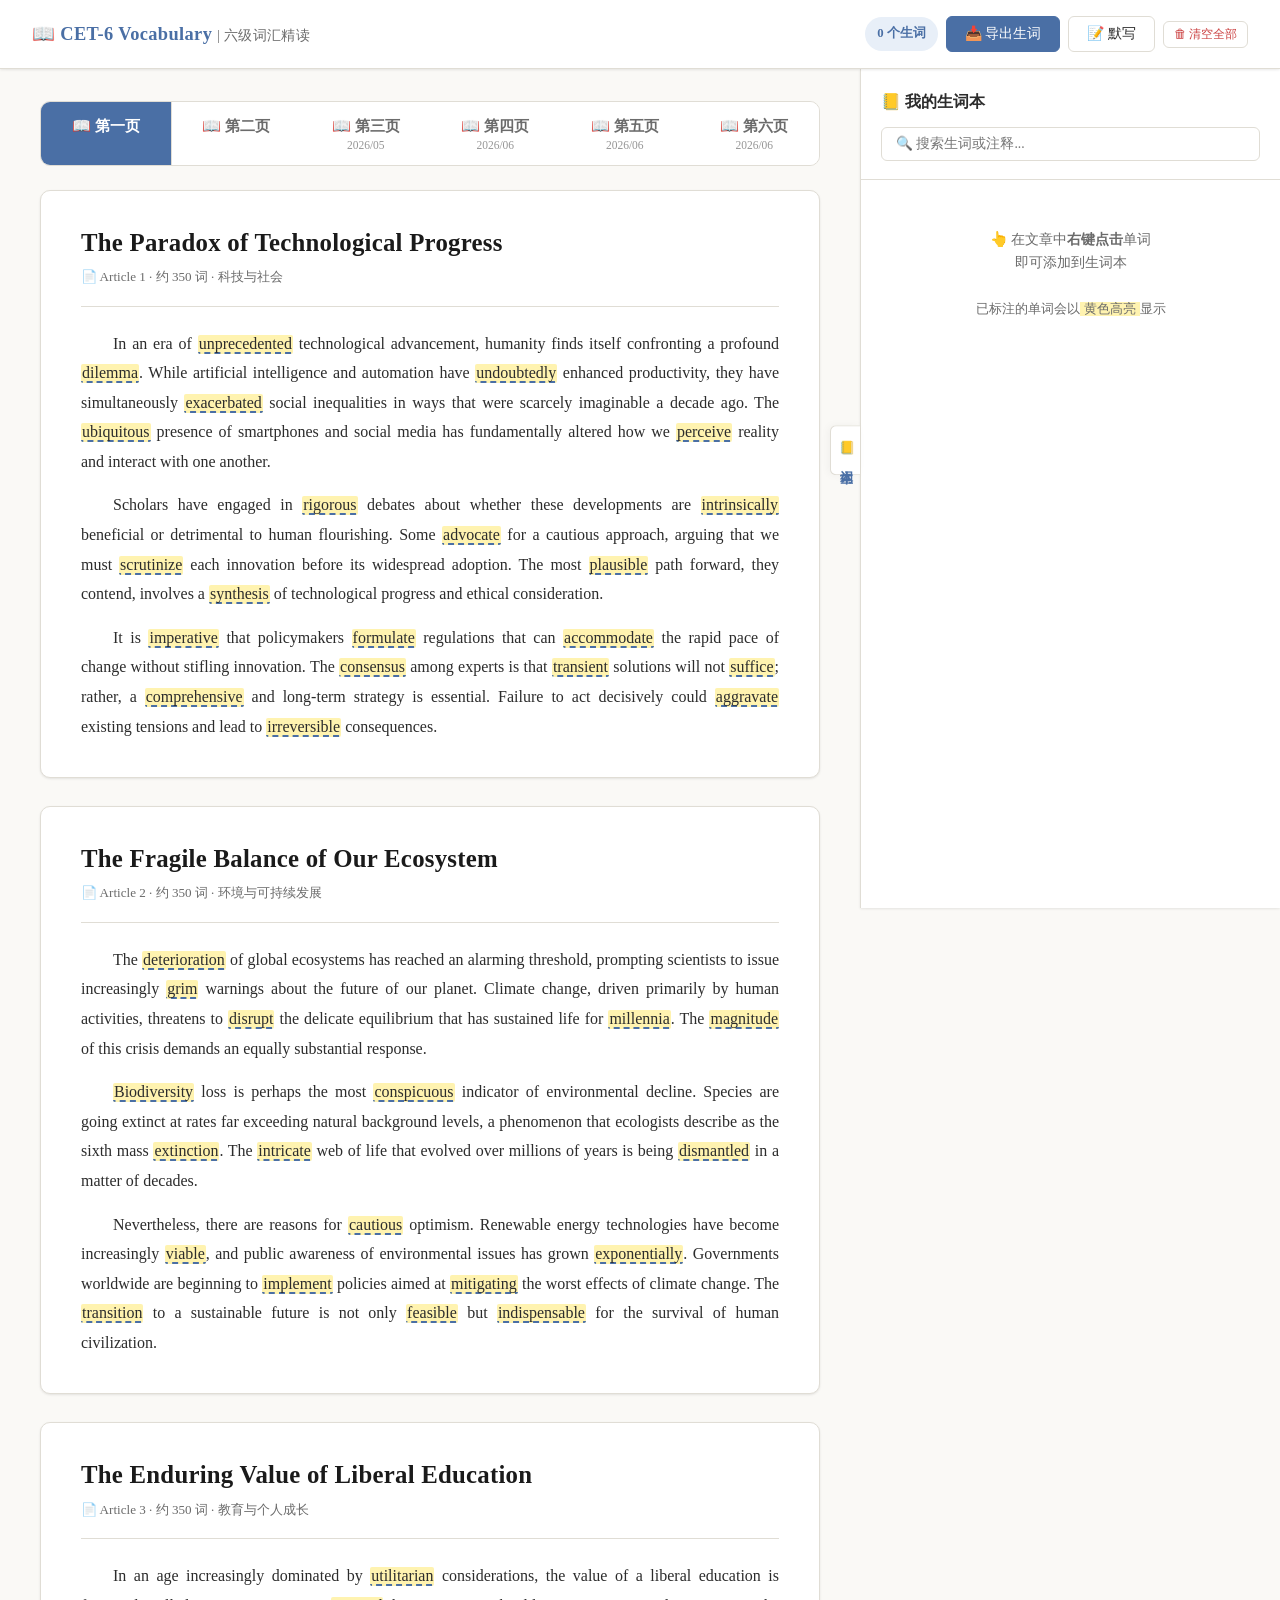
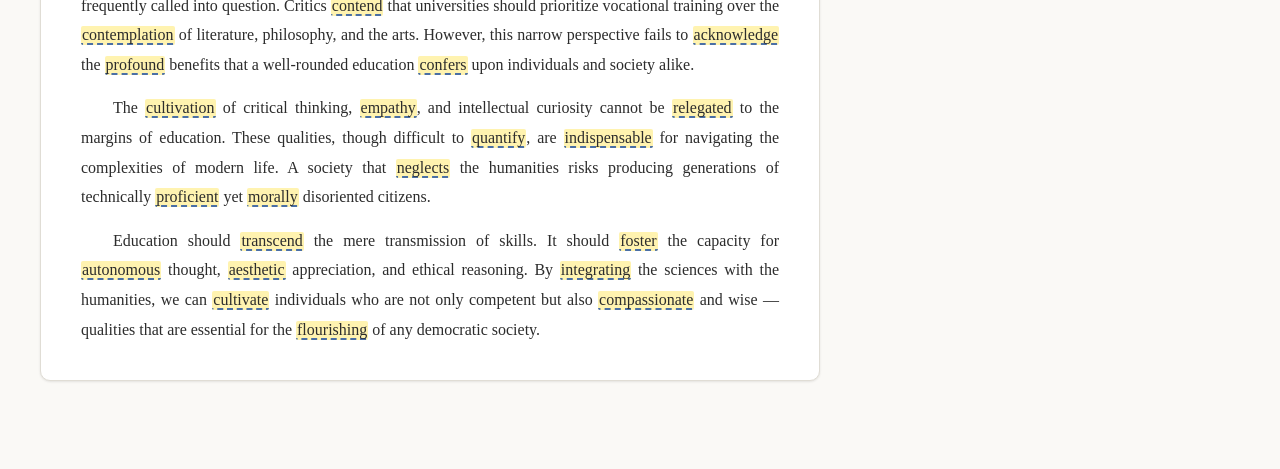
==== cet6-vocabulary.html @ 647959d6 "CET-6 词汇阅读 + 阅读理解练习 — 18篇文章，生词本，默写引擎" ====
<!DOCTYPE html>
<html lang="zh-CN">
<head>
<meta charset="UTF-8">
<meta name="viewport" content="width=device-width, initial-scale=1.0">
<title>CET-6 词汇阅读 — 六级词汇文章精读</title>
<link rel="stylesheet" href="common.css">
<style>
  :root {
    --bg: #faf9f6;
    --card-bg: #ffffff;
    --text: #2c2c2c;
    --text-secondary: #6b6b6b;
    --accent: #4a6fa5;
    --accent-light: #e8eff8;
    --highlight: #fff3b0;
    --highlight-hover: #ffe066;
    --border: #e0ddd5;
    --shadow: 0 1px 3px rgba(0,0,0,0.06), 0 1px 2px rgba(0,0,0,0.04);
    --shadow-lg: 0 4px 16px rgba(0,0,0,0.10);
    --radius: 10px;
    --radius-sm: 6px;
    --transition: 0.2s ease;
    --sidebar-width: 420px;
  }

  body {
    font-family: 'Georgia', 'Noto Serif SC', 'Source Han Serif SC', 'STSong', 'Songti SC', serif;
    background: var(--bg);
    color: var(--text);
    line-height: 1.85;
    min-height: 100vh;
  }

  /* ── Header ── */
  .header {
    background: var(--card-bg);
    border-bottom: 1px solid var(--border);
    padding: 16px 32px;
    display: flex;
    align-items: center;
    justify-content: space-between;
    position: sticky;
    top: 0;
    z-index: 100;
    box-shadow: var(--shadow);
  }
  .header .logo {
    font-size: 1.15rem;
    font-weight: 700;
    color: var(--accent);
    letter-spacing: 0.02em;
  }
  .header .logo span { color: var(--text-secondary); font-weight: 400; font-size: 0.85rem; }
  .header-actions {
    display: flex;
    gap: 8px;
    align-items: center;
  }
  .btn {
    padding: 8px 18px;
    border: 1px solid var(--border);
    background: var(--card-bg);
    border-radius: var(--radius-sm);
    cursor: pointer;
    font-size: 0.875rem;
    font-family: inherit;
    transition: var(--transition);
    display: flex;
    align-items: center;
    gap: 6px;
    color: var(--text);
  }
  .btn:hover { background: #f5f3ee; border-color: #c5c0b5; }
  .btn-primary {
    background: var(--accent);
    color: #fff;
    border-color: var(--accent);
  }
  .btn-primary:hover { background: #3d5d8a; border-color: #3d5d8a; }
  .btn-danger { color: #c44; }
  .btn-danger:hover { background: #fff0f0; border-color: #c44; }
  .btn-sm { padding: 4px 10px; font-size: 0.78rem; }
  .vocab-count {
    background: var(--accent-light);
    color: var(--accent);
    padding: 5px 12px;
    border-radius: 20px;
    font-size: 0.8rem;
    font-weight: 600;
  }

  /* ── Layout ── */
  .app-layout {
    display: flex;
    min-height: calc(100vh - 61px);
  }
  .main-content {
    flex: 1;
    padding: 32px 40px 60px;
    max-width: 860px;
    margin: 0 auto;
    transition: margin-right var(--transition);
  }
  .main-content.sidebar-open { margin-right: 0; }

  /* ── Article Card ── */
  .article-card {
    background: var(--card-bg);
    border: 1px solid var(--border);
    border-radius: var(--radius);
    padding: 36px 40px;
    margin-bottom: 28px;
    box-shadow: var(--shadow);
  }
  .article-card h2 {
    font-size: 1.55rem;
    margin-bottom: 6px;
    color: #1a1a1a;
    line-height: 1.3;
    letter-spacing: 0.01em;
  }
  .article-card .article-meta {
    font-size: 0.82rem;
    color: var(--text-secondary);
    margin-bottom: 22px;
    padding-bottom: 16px;
    border-bottom: 1px solid var(--border);
  }
  .article-card p {
    text-indent: 2em;
    margin-bottom: 14px;
    text-align: justify;
  }
  .article-card p:last-child { margin-bottom: 0; }

  /* ── Marked words in articles ── */
  .word-marked {
    background: var(--highlight);
    border-bottom: 2px dashed var(--accent);
    cursor: pointer;
    padding: 0 1px;
    border-radius: 2px;
    transition: background var(--transition);
    position: relative;
  }
  .word-marked:hover { background: var(--highlight-hover); }
  .word-marked.has-note::after {
    content: '•';
    position: absolute;
    top: -8px;
    right: -4px;
    font-size: 10px;
    color: var(--accent);
  }
  /* Tooltip on hover */
  .word-marked:hover::before {
    content: attr(data-note);
    position: absolute;
    bottom: calc(100% + 8px);
    left: 50%;
    transform: translateX(-50%);
    background: #333;
    color: #fff;
    padding: 4px 10px;
    border-radius: 4px;
    font-size: 0.75rem;
    white-space: nowrap;
    max-width: 240px;
    overflow: hidden;
    text-overflow: ellipsis;
    z-index: 50;
    pointer-events: none;
  }

  /* ── Sidebar (Vocabulary Panel) ── */
  .sidebar {
    width: var(--sidebar-width);
    background: var(--card-bg);
    border-left: 1px solid var(--border);
    position: sticky;
    top: 61px;
    height: calc(100vh - 61px);
    overflow-y: auto;
    display: flex;
    flex-direction: column;
    box-shadow: var(--shadow);
    transition: transform var(--transition), opacity var(--transition);
    z-index: 90;
  }
  .sidebar.collapsed {
    /* Still in DOM but hidden approach: we use a toggle class on a wrapper */
  }
  .sidebar-header {
    padding: 18px 20px;
    border-bottom: 1px solid var(--border);
    position: sticky;
    top: 0;
    background: var(--card-bg);
    z-index: 5;
  }
  .sidebar-header h3 {
    font-size: 1rem;
    margin-bottom: 10px;
    display: flex;
    align-items: center;
    justify-content: space-between;
  }
  .search-input {
    width: 100%;
    padding: 8px 14px;
    border: 1px solid var(--border);
    border-radius: var(--radius-sm);
    font-size: 0.85rem;
    font-family: inherit;
    outline: none;
    transition: var(--transition);
  }
  .search-input:focus { border-color: var(--accent); box-shadow: 0 0 0 3px rgba(74,111,165,0.1); }
  .sidebar-list {
    flex: 1;
    overflow-y: auto;
    padding: 8px 0;
  }
  .vocab-item {
    padding: 14px 20px;
    border-bottom: 1px solid #f0ede6;
    transition: background var(--transition);
  }
  .vocab-item:hover { background: #fcfbf8; }
  .vocab-item .word-row {
    display: flex;
    align-items: center;
    justify-content: space-between;
    margin-bottom: 6px;
  }
  .vocab-item .word-text {
    font-weight: 700;
    font-size: 1.05rem;
    color: #1a1a1a;
  }
  .vocab-item .word-article {
    font-size: 0.7rem;
    color: var(--accent);
    background: var(--accent-light);
    padding: 2px 8px;
    border-radius: 10px;
  }
  .vocab-item .note-input {
    width: 100%;
    padding: 6px 10px;
    border: 1px solid var(--border);
    border-radius: var(--radius-sm);
    font-size: 0.82rem;
    font-family: inherit;
    outline: none;
    resize: none;
    transition: var(--transition);
    margin-top: 4px;
  }
  .vocab-item .note-input:focus { border-color: var(--accent); }
  .vocab-item .word-actions {
    display: flex;
    gap: 6px;
    align-items: center;
  }
  .icon-btn {
    width: 28px;
    height: 28px;
    border: none;
    background: transparent;
    cursor: pointer;
    border-radius: 4px;
    display: flex;
    align-items: center;
    justify-content: center;
    font-size: 0.9rem;
    transition: var(--transition);
    color: var(--text-secondary);
  }
  .icon-btn:hover { background: #f0ede6; color: #c44; }

  .sidebar-empty {
    text-align: center;
    color: var(--text-secondary);
    padding: 40px 20px;
    font-size: 0.9rem;
    line-height: 1.6;
  }

  /* ── Sidebar Toggle Button ── */
  .sidebar-toggle {
    position: fixed;
    right: 0;
    top: 50%;
    transform: translateY(-50%);
    background: var(--card-bg);
    border: 1px solid var(--border);
    border-right: none;
    border-radius: var(--radius-sm) 0 0 var(--radius-sm);
    padding: 14px 6px;
    cursor: pointer;
    z-index: 95;
    writing-mode: vertical-rl;
    font-size: 0.8rem;
    font-weight: 600;
    color: var(--accent);
    box-shadow: -2px 0 8px rgba(0,0,0,0.04);
    transition: var(--transition);
  }
  .sidebar-toggle:hover { background: var(--accent-light); }
  .sidebar-toggle.hidden { display: none; }

  /* ── Modal (for adding word with note) ── */
  .modal-overlay {
    position: fixed;
    top: 0; left: 0; right: 0; bottom: 0;
    background: rgba(0,0,0,0.35);
    z-index: 10001;
    display: none;
    align-items: center;
    justify-content: center;
  }
  .modal-overlay.active { display: flex; }
  .modal {
    background: var(--card-bg);
    border-radius: var(--radius);
    padding: 28px 32px;
    max-width: 440px;
    width: 90%;
    box-shadow: var(--shadow-lg);
  }
  .modal h3 { margin-bottom: 8px; font-size: 1.15rem; }
  .modal .word-display {
    font-size: 1.5rem;
    font-weight: 700;
    color: var(--accent);
    margin-bottom: 16px;
    padding: 8px 0;
    border-bottom: 2px solid var(--accent-light);
  }
  .modal label {
    display: block;
    font-size: 0.85rem;
    color: var(--text-secondary);
    margin-bottom: 4px;
  }
  .modal input, .modal textarea {
    width: 100%;
    padding: 10px 14px;
    border: 1px solid var(--border);
    border-radius: var(--radius-sm);
    font-size: 0.9rem;
    font-family: inherit;
    outline: none;
    margin-bottom: 14px;
  }
  .modal input:focus, .modal textarea:focus { border-color: var(--accent); }
  .modal textarea { resize: vertical; min-height: 80px; }
  .modal .modal-actions {
    display: flex;
    gap: 8px;
    justify-content: flex-end;
  }

  /* ── Export dropdown ── */
  .dropdown { position: relative; display: inline-block; }
  .dropdown-menu {
    position: absolute;
    right: 0;
    top: calc(100% + 4px);
    background: var(--card-bg);
    border: 1px solid var(--border);
    border-radius: var(--radius-sm);
    box-shadow: var(--shadow-lg);
    min-width: 160px;
    display: none;
    z-index: 200;
    padding: 4px 0;
  }
  .dropdown-menu.show { display: block; }
  .dropdown-menu .menu-item {
    padding: 10px 18px;
    cursor: pointer;
    font-size: 0.85rem;
    transition: background var(--transition);
    display: flex;
    align-items: center;
    gap: 8px;
    font-family: inherit;
  }
  .dropdown-menu .menu-item:hover { background: var(--accent-light); }

  /* ── Dictation Modal ── */
  .dict-modal {
    max-width: 560px;
    width: 92%;
  }
  .dict-setup-screen, .dict-test-screen, .dict-result-screen {
    display: none;
  }
  .dict-setup-screen.active, .dict-test-screen.active, .dict-result-screen.active {
    display: block;
  }

  /* Mode tabs */
  .mode-tabs {
    display: flex;
    gap: 0;
    margin-bottom: 20px;
    border: 1px solid var(--border);
    border-radius: var(--radius-sm);
    overflow: hidden;
  }
  .mode-tab {
    flex: 1;
    padding: 10px 14px;
    text-align: center;
    cursor: pointer;
    font-size: 0.875rem;
    font-family: inherit;
    background: var(--card-bg);
    border: none;
    transition: var(--transition);
    color: var(--text-secondary);
  }
  .mode-tab:first-child { border-right: 1px solid var(--border); }
  .mode-tab.active {
    background: var(--accent);
    color: #fff;
    font-weight: 600;
  }
  .mode-tab:hover:not(.active) { background: #f5f3ee; }

  .dict-available-count {
    text-align: center;
    font-size: 0.85rem;
    color: var(--text-secondary);
    margin-bottom: 20px;
    padding: 10px;
    background: var(--accent-light);
    border-radius: var(--radius-sm);
  }
  .dict-available-count .count-num {
    font-weight: 700;
    color: var(--accent);
    font-size: 1.1rem;
  }
  .dict-available-count.warning {
    background: #fff3cd;
    color: #856404;
  }

  /* Test screen */
  .dict-progress {
    display: flex;
    align-items: center;
    justify-content: space-between;
    margin-bottom: 8px;
    font-size: 0.85rem;
    color: var(--text-secondary);
  }
  .dict-progress-bar {
    width: 100%;
    height: 6px;
    background: #e8e5dc;
    border-radius: 3px;
    margin-bottom: 20px;
    overflow: hidden;
  }
  .dict-progress-bar .fill {
    height: 100%;
    background: var(--accent);
    border-radius: 3px;
    transition: width 0.3s ease;
  }

  .dict-prompt {
    background: var(--accent-light);
    border-radius: var(--radius);
    padding: 24px 28px;
    text-align: center;
    margin-bottom: 20px;
  }
  .dict-prompt .prompt-label {
    font-size: 0.78rem;
    color: var(--text-secondary);
    margin-bottom: 8px;
    text-transform: uppercase;
    letter-spacing: 0.05em;
  }
  .dict-prompt .prompt-text {
    font-size: 1.6rem;
    font-weight: 700;
    color: #1a1a1a;
    line-height: 1.4;
  }

  .dict-input-row {
    display: flex;
    gap: 8px;
    margin-bottom: 16px;
  }
  .dict-input {
    flex: 1;
    padding: 12px 16px;
    border: 2px solid var(--border);
    border-radius: var(--radius-sm);
    font-size: 1.1rem;
    font-family: inherit;
    outline: none;
    transition: var(--transition);
  }
  .dict-input:focus { border-color: var(--accent); box-shadow: 0 0 0 3px rgba(74,111,165,0.1); }
  .dict-input.correct { border-color: #4caf50; background: #f1f8f1; }
  .dict-input.incorrect { border-color: #e53935; background: #fff5f5; }

  .dict-submit-btn {
    padding: 12px 24px;
    background: var(--accent);
    color: #fff;
    border: none;
    border-radius: var(--radius-sm);
    cursor: pointer;
    font-size: 1rem;
    font-family: inherit;
    font-weight: 600;
    transition: var(--transition);
    white-space: nowrap;
  }
  .dict-submit-btn:hover { background: #3d5d8a; }
  .dict-submit-btn:disabled { background: #bbb; cursor: not-allowed; }

  .dict-next-btn {
    padding: 12px 28px;
    background: var(--accent);
    color: #fff;
    border: none;
    border-radius: var(--radius-sm);
    cursor: pointer;
    font-size: 1rem;
    font-family: inherit;
    font-weight: 600;
    transition: var(--transition);
    display: block;
    margin: 0 auto;
  }
  .dict-next-btn:hover { background: #3d5d8a; }

  .dict-feedback {
    padding: 14px 18px;
    border-radius: var(--radius-sm);
    margin-bottom: 16px;
    font-size: 0.9rem;
    line-height: 1.6;
    display: none;
  }
  .dict-feedback.show { display: block; }
  .dict-feedback.correct { background: #e8f5e9; color: #2e7d32; border: 1px solid #a5d6a7; }
  .dict-feedback.incorrect { background: #ffebee; color: #c62828; border: 1px solid #ef9a9a; }
  .dict-feedback .correct-answer {
    font-weight: 700;
    margin-top: 4px;
  }

  /* Result screen */
  .dict-score-circle {
    width: 120px;
    height: 120px;
    border-radius: 50%;
    margin: 0 auto 20px;
    display: flex;
    flex-direction: column;
    align-items: center;
    justify-content: center;
    font-weight: 700;
  }
  .dict-score-circle.excellent { background: #e8f5e9; color: #2e7d32; border: 3px solid #4caf50; }
  .dict-score-circle.good { background: #fff8e1; color: #e65100; border: 3px solid #ff9800; }
  .dict-score-circle.poor { background: #ffebee; color: #c62828; border: 3px solid #e53935; }
  .dict-score-circle .score-num {
    font-size: 2.2rem;
    line-height: 1;
  }
  .dict-score-circle .score-label {
    font-size: 0.75rem;
    font-weight: 400;
  }

  .dict-mistakes {
    margin-top: 20px;
    max-height: 200px;
    overflow-y: auto;
  }
  .dict-mistakes h4 {
    margin-bottom: 10px;
    font-size: 0.95rem;
    color: var(--text-secondary);
  }
  .mistake-item {
    display: flex;
    align-items: center;
    gap: 12px;
    padding: 10px 14px;
    margin-bottom: 6px;
    background: #fff8f6;
    border: 1px solid #fdd;
    border-radius: var(--radius-sm);
    font-size: 0.9rem;
  }
  .mistake-item .mistake-prompt {
    flex: 1;
    color: var(--text-secondary);
    font-size: 0.85rem;
  }
  .mistake-item .mistake-arrow { color: #c44; }
  .mistake-item .mistake-answer {
    font-weight: 700;
    color: #2e7d32;
  }

  .dict-result-actions {
    display: flex;
    gap: 10px;
    justify-content: center;
    margin-top: 24px;
    flex-wrap: wrap;
  }

  .dict-no-words {
    text-align: center;
    color: var(--text-secondary);
    padding: 24px;
    font-size: 0.9rem;
    line-height: 1.6;
  }

  /* ── Page Navigation ── */
  .page-nav {
    display: flex;
    gap: 0;
    margin-bottom: 24px;
    border: 1px solid var(--border);
    border-radius: var(--radius);
    overflow: hidden;
  }
  .page-tab {
    flex: 1;
    padding: 14px 20px;
    text-align: center;
    cursor: pointer;
    font-size: 0.9rem;
    font-family: inherit;
    background: var(--card-bg);
    border: none;
    transition: var(--transition);
    color: var(--text-secondary);
    display: flex;
    flex-direction: column;
    align-items: center;
    gap: 2px;
  }
  .page-tab:first-child { border-right: 1px solid var(--border); }
  .page-tab .tab-label { font-weight: 600; font-size: 0.95rem; }
  .page-tab .tab-date { font-size: 0.72rem; color: var(--text-secondary); opacity: 0.7; }
  .page-tab.active {
    background: var(--accent);
    color: #fff;
  }
  .page-tab.active .tab-date { color: rgba(255,255,255,0.75); }
  .page-tab:hover:not(.active) { background: #f5f3ee; }

  .article-page { display: none; }
  .article-page.active { display: block; }

  /* ── Responsive ── */
  @media (max-width: 900px) {
    .app-layout { flex-direction: column; }
    .main-content { padding: 20px 16px 40px; max-width: 100%; }
    .sidebar {
      width: 100%;
      height: auto;
      max-height: 50vh;
      position: relative;
      top: auto;
      border-left: none;
      border-top: 1px solid var(--border);
    }
    .sidebar-toggle { display: none; }
    .article-card { padding: 24px 20px; }
    .dict-modal { max-width: 100%; width: 96%; padding: 20px 16px; }
    .dict-prompt { padding: 16px 20px; }
    .dict-prompt .prompt-text { font-size: 1.3rem; }
    .page-nav { flex-direction: column; }
    .page-tab:first-child { border-right: none; border-bottom: 1px solid var(--border); }
  }
</style>
</head>
<body>

<!-- Header -->
<header class="header">
  <div class="logo">📖 CET-6 Vocabulary <span>| 六级词汇精读</span></div>
  <div class="header-actions">
    <span class="vocab-count" id="vocabCount">0 个生词</span>
    <div class="dropdown" id="exportDropdown">
      <button class="btn btn-primary" id="btnExport">📥 导出生词</button>
      <div class="dropdown-menu" id="exportMenu">
        <div class="menu-item" data-format="csv">📄 导出 CSV</div>
        <div class="menu-item" data-format="json">📋 导出 JSON</div>
        <div class="menu-item" data-format="txt">📝 导出 TXT (纯文本)</div>
      </div>
    </div>
    <button class="btn" id="btnDictation" title="对生词本中的单词进行默写测试">📝 默写</button>
    <button class="btn btn-danger btn-sm" id="btnClearAll">🗑 清空全部</button>
  </div>
</header>

<!-- Layout -->
<div class="app-layout">
  <!-- Main Content -->
  <main class="main-content" id="mainContent">
    <!-- Page Navigation -->
    <div class="page-nav" id="pageNav"></div>

    <!-- Article pages dynamically rendered from articles.js -->
    <div id="articlePagesContainer"></div>
  </main>

  <!-- Sidebar Toggle -->
  <button class="sidebar-toggle" id="sidebarToggle" title="显示/隐藏生词本">📒 生词本</button>

  <!-- Sidebar -->
  <aside class="sidebar" id="sidebar">
    <div class="sidebar-header">
      <h3>📒 我的生词本 <span style="font-weight:400;font-size:0.8rem;color:var(--text-secondary)" id="sidebarCount"></span></h3>
      <input type="text" class="search-input" id="searchInput" placeholder="🔍 搜索生词或注释...">
    </div>
    <div class="sidebar-list" id="vocabList">
      <div class="sidebar-empty">
        👆 在文章中<strong>右键点击</strong>单词<br>即可添加到生词本<br><br>
        <span style="font-size:0.8rem">已标注的单词会以<span style="background:var(--highlight);padding:0 4px;">黄色高亮</span>显示</span>
      </div>
    </div>
  </aside>
</div>

<!-- Context Menu -->
<div class="context-menu" id="contextMenu">
  <div class="menu-item" id="menuAddWord">➕ 添加到生词本</div>
  <div class="menu-divider"></div>
  <div class="menu-item" id="menuLookup">🔍 查词典 (必应)</div>
</div>

<!-- Add Word Modal -->
<div class="modal-overlay" id="modalOverlay">
  <div class="modal">
    <h3>添加生词</h3>
    <div class="word-display" id="modalWord"></div>
    <label for="modalNote">📝 注释 / 释义</label>
    <textarea id="modalNote" placeholder="输入单词的中文释义、例句或任何笔记..."></textarea>
    <div class="modal-actions">
      <button class="btn" id="modalCancel">取消</button>
      <button class="btn btn-primary" id="modalConfirm">✅ 添加到生词本</button>
    </div>
  </div>
</div>

<!-- Dictation Modal -->
<div class="modal-overlay" id="dictationOverlay">
  <div class="modal dict-modal">
    <!-- Setup Screen -->
    <div class="dict-setup-screen active" id="dictSetupScreen">
      <h3>📝 单词默写</h3>
      <p style="color:var(--text-secondary);font-size:0.85rem;margin-bottom:16px;">选择默写模式，测试你对生词的掌握程度</p>

      <div class="mode-tabs" id="modeTabs">
        <button class="mode-tab active" data-mode="cn2en">🇨🇳→🇬🇧 看释义写单词</button>
        <button class="mode-tab" data-mode="en2cn">🇬🇧→🇨🇳 看单词写释义</button>
      </div>

      <div class="dict-available-count" id="dictAvailableCount"></div>

      <div class="modal-actions">
        <button class="btn" id="dictCancel">取消</button>
        <button class="btn btn-primary" id="dictStart">🚀 开始默写</button>
      </div>
    </div>

    <!-- Test Screen -->
    <div class="dict-test-screen" id="dictTestScreen">
      <div class="dict-progress">
        <span id="dictProgressText">1 / 10</span>
        <span id="dictScoreText">✅ 0</span>
      </div>
      <div class="dict-progress-bar">
        <div class="fill" id="dictProgressFill" style="width:0%"></div>
      </div>

      <div class="dict-prompt">
        <div class="prompt-label" id="dictPromptLabel">请输入对应的英文单词</div>
        <div class="prompt-text" id="dictPromptText"></div>
      </div>

      <div class="dict-input-row">
        <input type="text" class="dict-input" id="dictInput" placeholder="输入你的答案..." autocomplete="off">
        <button class="dict-submit-btn" id="dictSubmit">提交</button>
      </div>

      <div class="dict-feedback" id="dictFeedback"></div>

      <button class="dict-next-btn" id="dictNext" style="display:none;">下一题 ➡️</button>
    </div>

    <!-- Result Screen -->
    <div class="dict-result-screen" id="dictResultScreen">
      <h3 style="text-align:center;margin-bottom:20px;">🎯 默写结果</h3>

      <div class="dict-score-circle" id="dictScoreCircle">
        <div class="score-num" id="dictScoreNum">0%</div>
        <div class="score-label" id="dictScoreLabel"></div>
      </div>

      <div class="dict-mistakes" id="dictMistakes" style="display:none;">
        <h4>❌ 错题回顾</h4>
        <div id="dictMistakesList"></div>
      </div>

      <div class="dict-result-actions">
        <button class="btn" id="dictRetryMistakes" style="display:none;">🔄 重新默写错题</button>
        <button class="btn btn-primary" id="dictRetryAll">🔁 再来一轮</button>
        <button class="btn" id="dictClose">关闭</button>
      </div>
    </div>
  </div>
</div>

<!-- Toast -->
<div class="toast" id="toast"></div>


<script src="articles.js"></script>
<script src="vocab-store.js"></script>
<script src="dictation.js"></script>
<script src="export.js"></script>
<script>
(function() {
  // ── DOM refs ──
  const contextMenu = document.getElementById('contextMenu');
  const modalOverlay = document.getElementById('modalOverlay');
  const modalWord = document.getElementById('modalWord');
  const modalNote = document.getElementById('modalNote');
  const vocabList = document.getElementById('vocabList');
  const vocabCount = document.getElementById('vocabCount');
  const sidebarCount = document.getElementById('sidebarCount');
  const searchInput = document.getElementById('searchInput');
  const sidebarToggle = document.getElementById('sidebarToggle');
  const sidebar = document.getElementById('sidebar');
  const exportMenu = document.getElementById('exportMenu');
  const btnExport = document.getElementById('btnExport');
  const toast = document.getElementById('toast');

  let selectedWord = '';
  let selectedArticle = '';
  let toastTimer = null;

  // ── Highlight / restore marked words in articles ──
  function highlightMarkedWords() {
    // Remove existing marks
    document.querySelectorAll('.word-marked').forEach(el => {
      // Unwrap but keep text — actually we'll just update class and data attributes
    });

    // Go through all .word-marked spans and update their appearance based on vocabulary
    document.querySelectorAll('.word-marked').forEach(el => {
      const word = el.getAttribute('data-word');
      const key = word.toLowerCase();
      if (vocabulary[key]) {
        el.classList.add('active');
        if (vocabulary[key].note) {
          el.classList.add('has-note');
          el.setAttribute('data-note', vocabulary[key].note);
          el.title = vocabulary[key].note;
        } else {
          el.classList.remove('has-note');
          el.removeAttribute('data-note');
          el.title = '已标记 (无注释)';
        }
      } else {
        el.classList.remove('active', 'has-note');
        el.removeAttribute('data-note');
        el.title = '';
      }
    });
  }

  // ── Render sidebar ──
  function renderVocabList(filter = '') {
    const entries = Object.values(vocabulary);
    const filtered = filter
      ? entries.filter(e =>
          e.word.toLowerCase().includes(filter.toLowerCase()) ||
          (e.note && e.note.toLowerCase().includes(filter.toLowerCase()))
        )
      : entries;

    // Sort by addedAt desc
    filtered.sort((a, b) => (b.addedAt || '').localeCompare(a.addedAt || ''));

    if (filtered.length === 0) {
      vocabList.innerHTML = filter
        ? '<div class="sidebar-empty">没有匹配的生词</div>'
        : `<div class="sidebar-empty">
            👆 在文章中<strong>右键点击</strong>单词<br>即可添加到生词本<br><br>
            <span style="font-size:0.8rem">已标注的单词会以<span style="background:var(--highlight);padding:0 4px;">黄色高亮</span>显示</span>
          </div>`;
    } else {
      vocabList.innerHTML = filtered.map(entry => `
        <div class="vocab-item" data-word="${entry.word}">
          <div class="word-row">
            <span class="word-text">${escapeHtml(entry.word)}</span>
            <div class="word-actions">
              <span class="word-article">文章${entry.article || '?'}</span>
              <button class="icon-btn btn-remove" data-word="${entry.word}" title="删除">✕</button>
            </div>
          </div>
          <input
            type="text"
            class="note-input"
            placeholder="添加注释 / 释义..."
            value="${escapeHtml(entry.note || '')}"
            data-word="${entry.word}"
          >
        </div>
      `).join('');

      // Bind note input changes
      vocabList.querySelectorAll('.note-input').forEach(input => {
        input.addEventListener('blur', function() {
          updateNote(this.getAttribute('data-word'), this.value);
        });
        // Also save on Enter
        input.addEventListener('keydown', function(e) {
          if (e.key === 'Enter') {
            this.blur();
          }
        });
      });

      // Bind remove buttons
      vocabList.querySelectorAll('.btn-remove').forEach(btn => {
        btn.addEventListener('click', function(e) {
          e.stopPropagation();
          removeWord(this.getAttribute('data-word'));
        });
      });
    }

    // Update counts
    const total = Object.keys(vocabulary).length;
    vocabCount.textContent = `${total} 个生词`;
    sidebarCount.textContent = total ? `共 ${total} 个` : '';
  }

  function renderAll() {
    highlightMarkedWords();
    renderVocabList(searchInput.value);
  }

  function escapeHtml(str) {
    const div = document.createElement('div');
    div.textContent = str;
    return div.innerHTML;
  }

  // ── Toast ──
  function showToast(msg) {
    if (toastTimer) clearTimeout(toastTimer);
    toast.textContent = msg;
    toast.classList.add('show');
    toastTimer = setTimeout(() => toast.classList.remove('show'), 2200);
  }

  // ── Context Menu ──
  document.addEventListener('contextmenu', function(e) {
    // Check if clicked on or inside a word-marked span
    const markedEl = e.target.closest('.word-marked');
    // Also allow right-click on any text node within article paragraphs
    const articleCard = e.target.closest('.article-card');

    if (!articleCard) {
      // Outside article — hide context menu
      contextMenu.style.display = 'none';
      return; // let default context menu show
    }

    let word = '';
    if (markedEl) {
      word = markedEl.getAttribute('data-word') || markedEl.textContent.trim();
    } else {
      // Get the word under cursor from the text node
      word = getWordAtPoint(e);
    }

    if (!word || word.length < 2) {
      contextMenu.style.display = 'none';
      return; // let default context menu show (preventDefault NOT called)
    }

    // Only prevent default browser menu when we are showing our custom menu
    e.preventDefault();

    selectedWord = word;
    selectedArticle = articleCard.getAttribute('data-article') || '';

    // Show context menu (position: fixed uses viewport-relative clientX/Y)
    contextMenu.style.display = 'block';
    contextMenu.style.left = e.clientX + 'px';
    contextMenu.style.top = e.clientY + 'px';

    // Keep menu in viewport
    const rect = contextMenu.getBoundingClientRect();
    if (rect.right > window.innerWidth) {
      contextMenu.style.left = (e.clientX - rect.width) + 'px';
    }
    if (rect.bottom > window.innerHeight) {
      contextMenu.style.top = (e.clientY - rect.height) + 'px';
    }
  });

  // Hide context menu on click elsewhere
  document.addEventListener('click', function(e) {
    if (!contextMenu.contains(e.target)) {
      contextMenu.style.display = 'none';
    }
  });

  // ── Get word at mouse point ──
  function getWordAtPoint(e) {
    // Use caretPositionFromPoint or range
    let range;
    if (document.caretPositionFromPoint) {
      const pos = document.caretPositionFromPoint(e.clientX, e.clientY);
      if (pos && pos.offsetNode && pos.offsetNode.nodeType === Node.TEXT_NODE) {
        range = document.createRange();
        range.setStart(pos.offsetNode, pos.offset);
        range.setEnd(pos.offsetNode, pos.offset);
      }
    } else if (document.caretRangeFromPoint) {
      range = document.caretRangeFromPoint(e.clientX, e.clientY);
    }

    if (!range) return '';

    // Expand range to cover the whole word
    const textNode = range.startContainer;
    const offset = range.startOffset;
    const text = textNode.textContent;

    if (!text) return '';

    // Find word boundaries
    let start = offset;
    let end = offset;

    // Go backwards
    while (start > 0 && /\w/.test(text[start - 1])) start--;
    // Go forwards
    while (end < text.length && /\w/.test(text[end])) end++;

    const word = text.slice(start, end).trim();

    // Filter out very short or non-word selections
    if (word.length < 2 || word.length > 40) return '';
    if (!/[a-zA-Z]/.test(word)) return '';

    return word;
  }

  // ── Context Menu Actions ──
  document.getElementById('menuAddWord').addEventListener('click', function() {
    contextMenu.style.display = 'none';
    openAddWordModal(selectedWord, selectedArticle);
  });

  document.getElementById('menuLookup').addEventListener('click', function() {
    contextMenu.style.display = 'none';
    window.open(`https://cn.bing.com/dict/search?q=${encodeURIComponent(selectedWord)}`, '_blank');
  });

  // ── Modal ──
  function openAddWordModal(word, article) {
    modalWord.textContent = word;
    modalNote.value = '';
    modalOverlay.classList.add('active');
    modalNote.focus();
    selectedWord = word;
    selectedArticle = article;
  }

  document.getElementById('modalCancel').addEventListener('click', function() {
    modalOverlay.classList.remove('active');
  });

  document.getElementById('modalConfirm').addEventListener('click', function() {
    const note = modalNote.value.trim();
    addWord(selectedWord, selectedArticle, note);
    modalOverlay.classList.remove('active');
  });

  // Close modal on overlay click
  modalOverlay.addEventListener('click', function(e) {
    if (e.target === modalOverlay) {
      modalOverlay.classList.remove('active');
    }
  });

  // Close modal on Escape
  document.addEventListener('keydown', function(e) {
    if (e.key === 'Escape') {
      modalOverlay.classList.remove('active');
      contextMenu.style.display = 'none';
    }
  });

  // ── Export ──
  btnExport.addEventListener('click', function(e) {
    e.stopPropagation();
    exportMenu.classList.toggle('show');
  });

  document.addEventListener('click', function(e) {
    if (!exportMenu.contains(e.target) && e.target !== btnExport) {
      exportMenu.classList.remove('show');
    }
  });

  exportMenu.querySelectorAll('.menu-item').forEach(item => {
    item.addEventListener('click', function() {
      const format = this.getAttribute('data-format');
      exportMenu.classList.remove('show');
      doExport(format);
    });
  });

  // ── Clear All ──
  document.getElementById('btnClearAll').addEventListener('click', clearAllVocab);

  // ── Search ──
  searchInput.addEventListener('input', function() {
    renderVocabList(this.value);
  });

  // ── Sidebar Toggle ──
  sidebarToggle.addEventListener('click', function() {
    sidebar.classList.toggle('collapsed');
    if (sidebar.classList.contains('collapsed')) {
      sidebar.style.display = 'none';
      sidebarToggle.textContent = '📒 展开';
      sidebarToggle.style.right = '0';
    } else {
      sidebar.style.display = 'flex';
      sidebarToggle.textContent = '📒 生词本';
      sidebarToggle.style.right = '420px';
    }
  });

  // ── Click on marked word in article to quick-edit ──
  document.addEventListener('click', function(e) {
    const markedEl = e.target.closest('.word-marked');
    if (markedEl && !e.target.closest('.context-menu')) {
      const word = markedEl.getAttribute('data-word');
      if (isWordMarked(word)) {
        // Scroll to and highlight in sidebar
        sidebar.style.display = 'flex';
        sidebar.classList.remove('collapsed');
        sidebarToggle.textContent = '📒 生词本';
        sidebarToggle.style.right = '420px';

        searchInput.value = '';
        renderVocabList();

        // Find and scroll to the vocab item
        setTimeout(() => {
          const item = vocabList.querySelector(`.vocab-item[data-word="${CSS.escape(word)}"]`);
          if (item) {
            item.scrollIntoView({ behavior: 'smooth', block: 'center' });
            item.style.background = '#fffde8';
            setTimeout(() => { item.style.background = ''; }, 2000);
            // Focus the note input
            const input = item.querySelector('.note-input');
            if (input) setTimeout(() => input.focus(), 500);
          }
        }, 100);
      }
    }
  });

  // ── Page Navigation ──
  // Page navigation is now handled by attachPageNavEvents() called from renderAllArticles()
  // Initial attachment happens in renderAllArticles() → init()


  // Dictation logic moved to dictation.js

  // ── Init ──
  // ── Article Rendering (from articles.js data) ──
  const ARTICLES_PER_PAGE = 3;

  function renderArticleHTML(article) {
    const paragraphs = article.paragraphs.map(p => {
      const escaped = p.replace(/&/g, '&amp;').replace(/</g, '&lt;').replace(/>/g, '&gt;');
      const html = escaped.replace(/\{([^}]+)\}/g, (_, word) =>
        `<span class="word-marked" data-word="${word}">${word}</span>`
      );
      return '<p>' + html + '</p>';
    }).join('\n');

    const metaParts = ['📄 Article ' + article.id, '约 ' + article.wordCount + ' 词', article.theme];
    if (article.source) {
      metaParts.push('选自 ' + article.source + (article.date ? ', ' + article.date : ''));
    }

    return `<article class="article-card" id="article-${article.id}" data-article="${article.id}">
      <h2>${article.title.replace(/&/g, '&amp;').replace(/</g, '&lt;').replace(/>/g, '&gt;')}</h2>
      <div class="article-meta">${metaParts.join(' · ')}</div>
      ${paragraphs}
    </article>`;
  }

  function renderAllArticles() {
    const totalPages = Math.ceil(ARTICLES.length / ARTICLES_PER_PAGE);
    const pageLabels = ['一', '二', '三', '四', '五', '六', '七', '八', '九', '十'];

    // Render page tabs
    const pageNav = document.getElementById('pageNav');
    pageNav.innerHTML = Array.from({ length: totalPages }, (_, i) => {
      const pageNum = i + 1;
      const start = i * ARTICLES_PER_PAGE;
      const end = Math.min(start + ARTICLES_PER_PAGE, ARTICLES.length);
      const pageArticles = ARTICLES.slice(start, end);
      const pageDate = pageArticles[0]?.date || '';
      const label = pageLabels[i] || String(pageNum);
      return `<button class="page-tab${i === 0 ? ' active' : ''}" data-page="${pageNum}">
        <span class="tab-label">📖 第${label}页</span>
        ${pageDate ? '<span class="tab-date">' + pageDate + '</span>' : ''}
      </button>`;
    }).join('');

    // Render article pages
    const container = document.getElementById('articlePagesContainer');
    container.innerHTML = Array.from({ length: totalPages }, (_, i) => {
      const pageNum = i + 1;
      const start = i * ARTICLES_PER_PAGE;
      const pageArticles = ARTICLES.slice(start, Math.min(start + ARTICLES_PER_PAGE, ARTICLES.length));
      return `<div class="article-page${i === 0 ? ' active' : ''}" id="page${pageNum}">
        ${pageArticles.map(renderArticleHTML).join('\n')}
      </div>`;
    }).join('');

    // Re-attach page navigation events
    attachPageNavEvents();

    // Update word-marked highlighting after render
    highlightMarkedWords();
  }

  function attachPageNavEvents() {
    const tabs = document.querySelectorAll('#pageNav .page-tab');
    const pages = document.querySelectorAll('#articlePagesContainer .article-page');

    tabs.forEach(tab => {
      tab.addEventListener('click', function() {
        const pageNum = this.getAttribute('data-page');

        tabs.forEach(t => t.classList.remove('active'));
        this.classList.add('active');

        pages.forEach(p => {
          p.classList.remove('active');
          if (p.id === 'page' + pageNum) p.classList.add('active');
        });

        // Re-highlight words in newly shown page
        highlightMarkedWords();
      });
    });
  }

  // Expose key functions globally for module access
  window.renderAll = renderAll;
  window.highlightMarkedWords = highlightMarkedWords;
  window.showToast = showToast;
  window.escapeHtml = escapeHtml;

  function init() {
    loadVocabulary();
    renderAllArticles();
    renderAll();

    // Set initial sidebar toggle position
    sidebarToggle.style.right = '420px';
  }

  // Handle responsive: on small screens, always show sidebar below
  function handleResize() {
    if (window.innerWidth <= 900) {
      sidebarToggle.style.display = 'none';
      sidebar.style.display = 'flex';
    } else {
      sidebarToggle.style.display = 'block';
    }
  }
  window.addEventListener('resize', handleResize);
  handleResize();

  init();

  console.log('📖 CET-6 Vocabulary Reader 已就绪');
  console.log('  ➤ 右键点击文章中的单词 → 添加到生词本');
  console.log('  ➤ 左键点击已标记单词 → 快速跳转到生词本');
  console.log('  ➤ 在生词本中为每个单词添加注释');
  console.log('  ➤ 点击"导出生词"下载 CSV / JSON / TXT');
  console.log('  ➤ 点击"📝 默写"对生词进行自测');
})();
</script>

</body>
</html>
---- common.css ----
/* ── Common styles shared by index.html & cet6-vocabulary.html ── */

/* Reset */
* { margin: 0; padding: 0; box-sizing: border-box; }

/* ── Toast notification ── */
.toast {
  position: fixed;
  bottom: 32px;
  left: 50%;
  transform: translateX(-50%);
  background: #333;
  color: #fff;
  padding: 12px 28px;
  border-radius: 24px;
  font-size: 0.875rem;
  z-index: 10001;
  opacity: 0;
  transition: opacity 0.35s ease;
  pointer-events: none;
  font-family: inherit;
}
.toast.show { opacity: 1; }

/* ── Context menu ── */
.context-menu {
  position: fixed;
  background: var(--card-bg, #fff);
  border: 1px solid var(--border, #e0e0e0);
  border-radius: var(--radius-sm, 8px);
  box-shadow: var(--shadow-lg, 0 4px 16px rgba(0,0,0,0.12));
  z-index: 10000;
  min-width: 170px;
  padding: 4px 0;
  display: none;
}
.context-menu .menu-item {
  padding: 10px 18px;
  cursor: pointer;
  font-size: 0.875rem;
  transition: background 0.15s;
  display: flex;
  align-items: center;
  gap: 8px;
  font-family: inherit;
}
.context-menu .menu-item:hover {
  background: var(--accent-light, #e8f0fe);
  color: var(--accent, #1a73e8);
}
.context-menu .menu-divider {
  height: 1px;
  background: var(--border, #e0e0e0);
  margin: 4px 0;
}
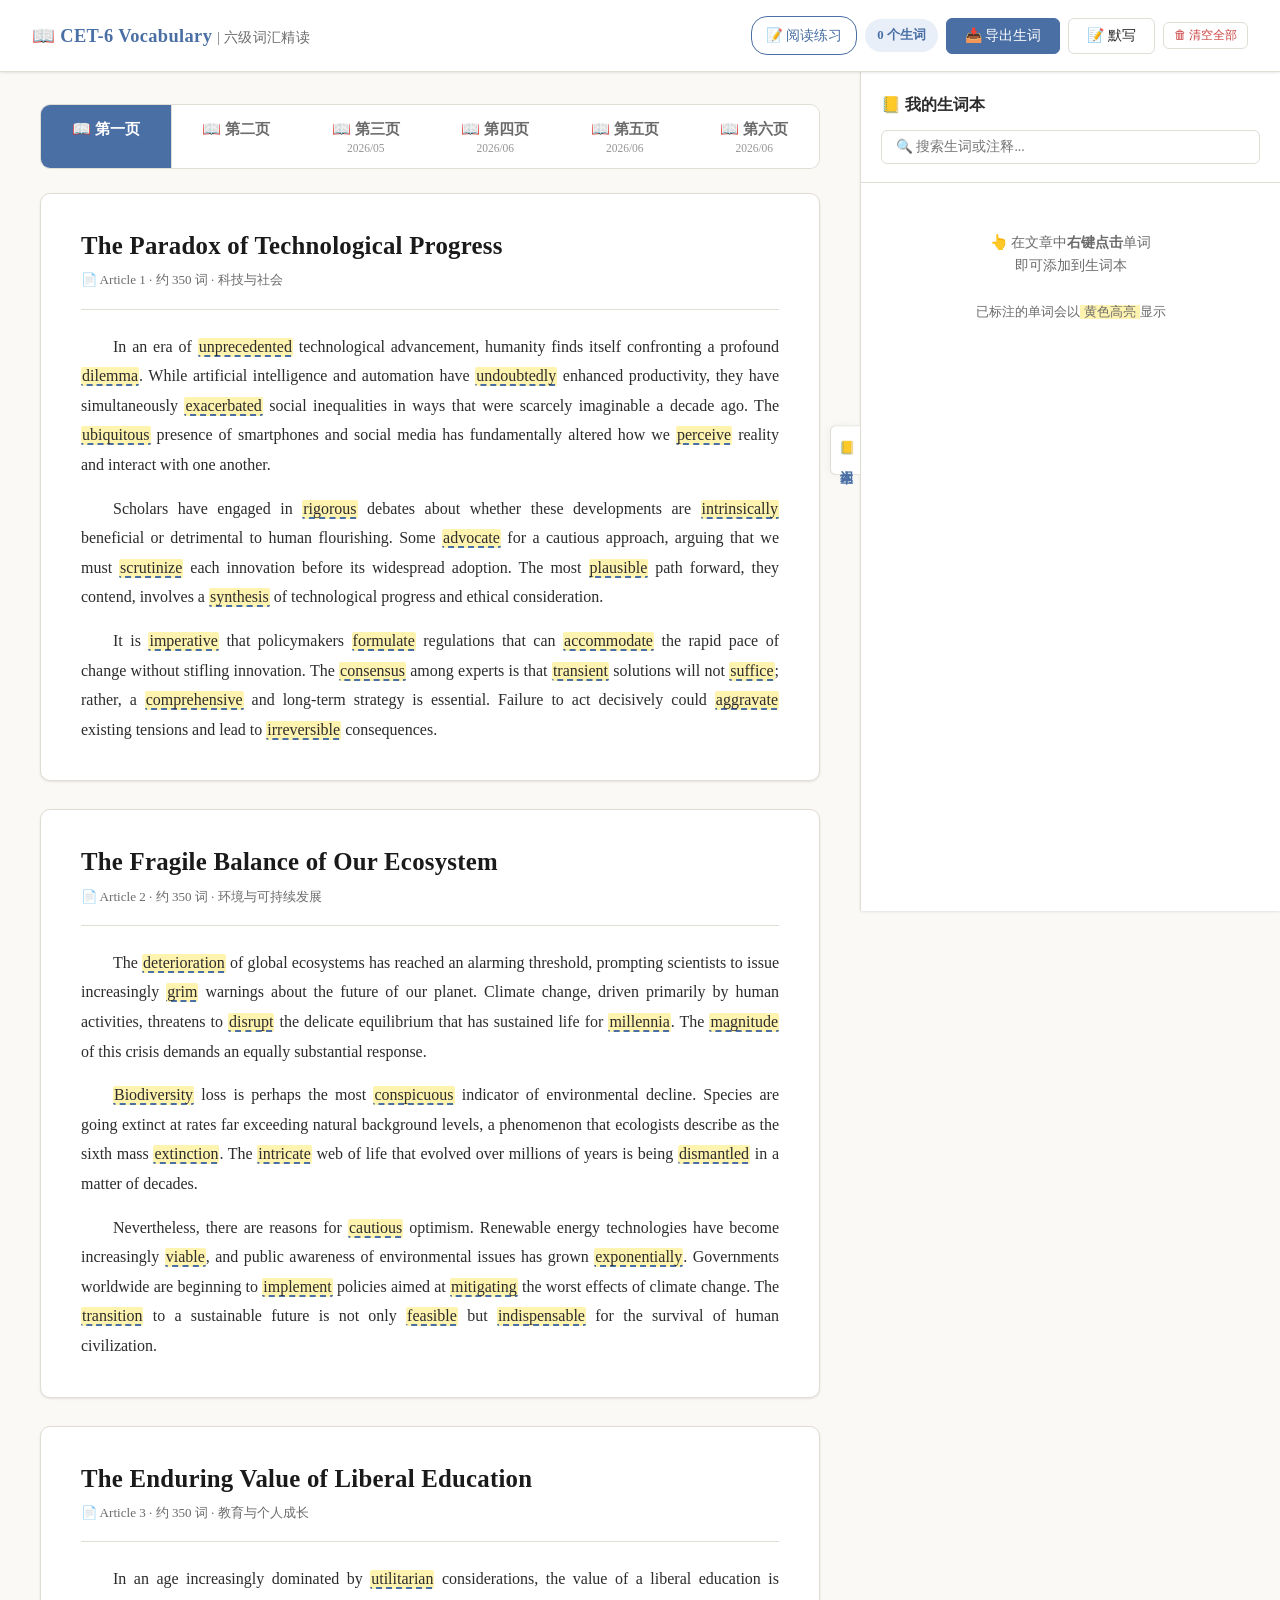
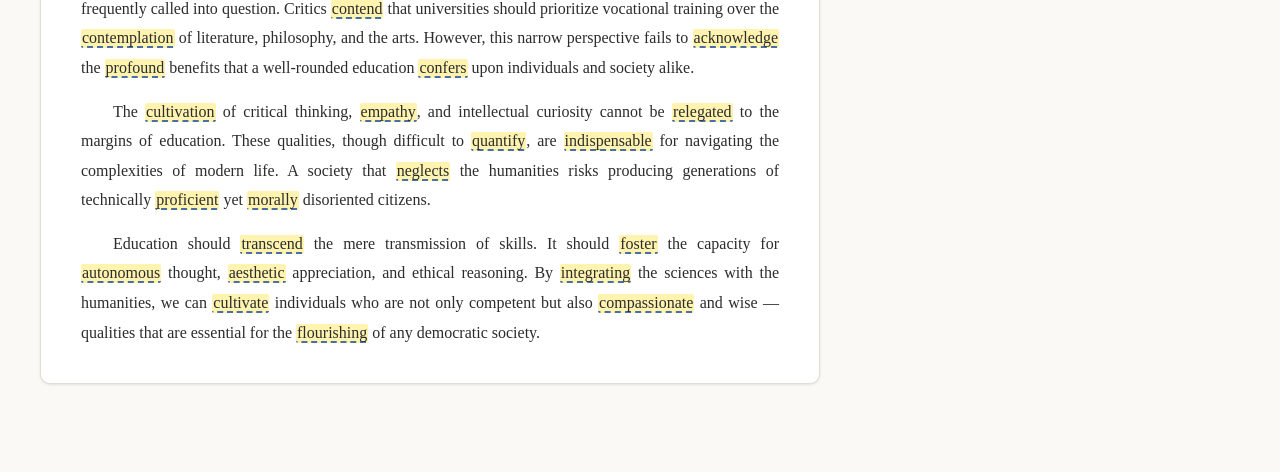
==== commit d5ef6d93: "添加词汇页返回阅读页的导航链接" ====
--- a/cet6-vocabulary.html
+++ b/cet6-vocabulary.html
@@ -702,6 +702,7 @@
 <header class="header">
   <div class="logo">📖 CET-6 Vocabulary <span>| 六级词汇精读</span></div>
   <div class="header-actions">
+    <a href="index.html" style="text-decoration:none;color:var(--accent);font-size:0.85rem;font-weight:500;padding:6px 14px;border:1px solid var(--accent);border-radius:16px;transition:all 0.15s;" onmouseover="this.style.background='var(--accent)';this.style.color='#fff'" onmouseout="this.style.background='';this.style.color='var(--accent)'">📝 阅读练习</a>
     <span class="vocab-count" id="vocabCount">0 个生词</span>
     <div class="dropdown" id="exportDropdown">
       <button class="btn btn-primary" id="btnExport">📥 导出生词</button>
